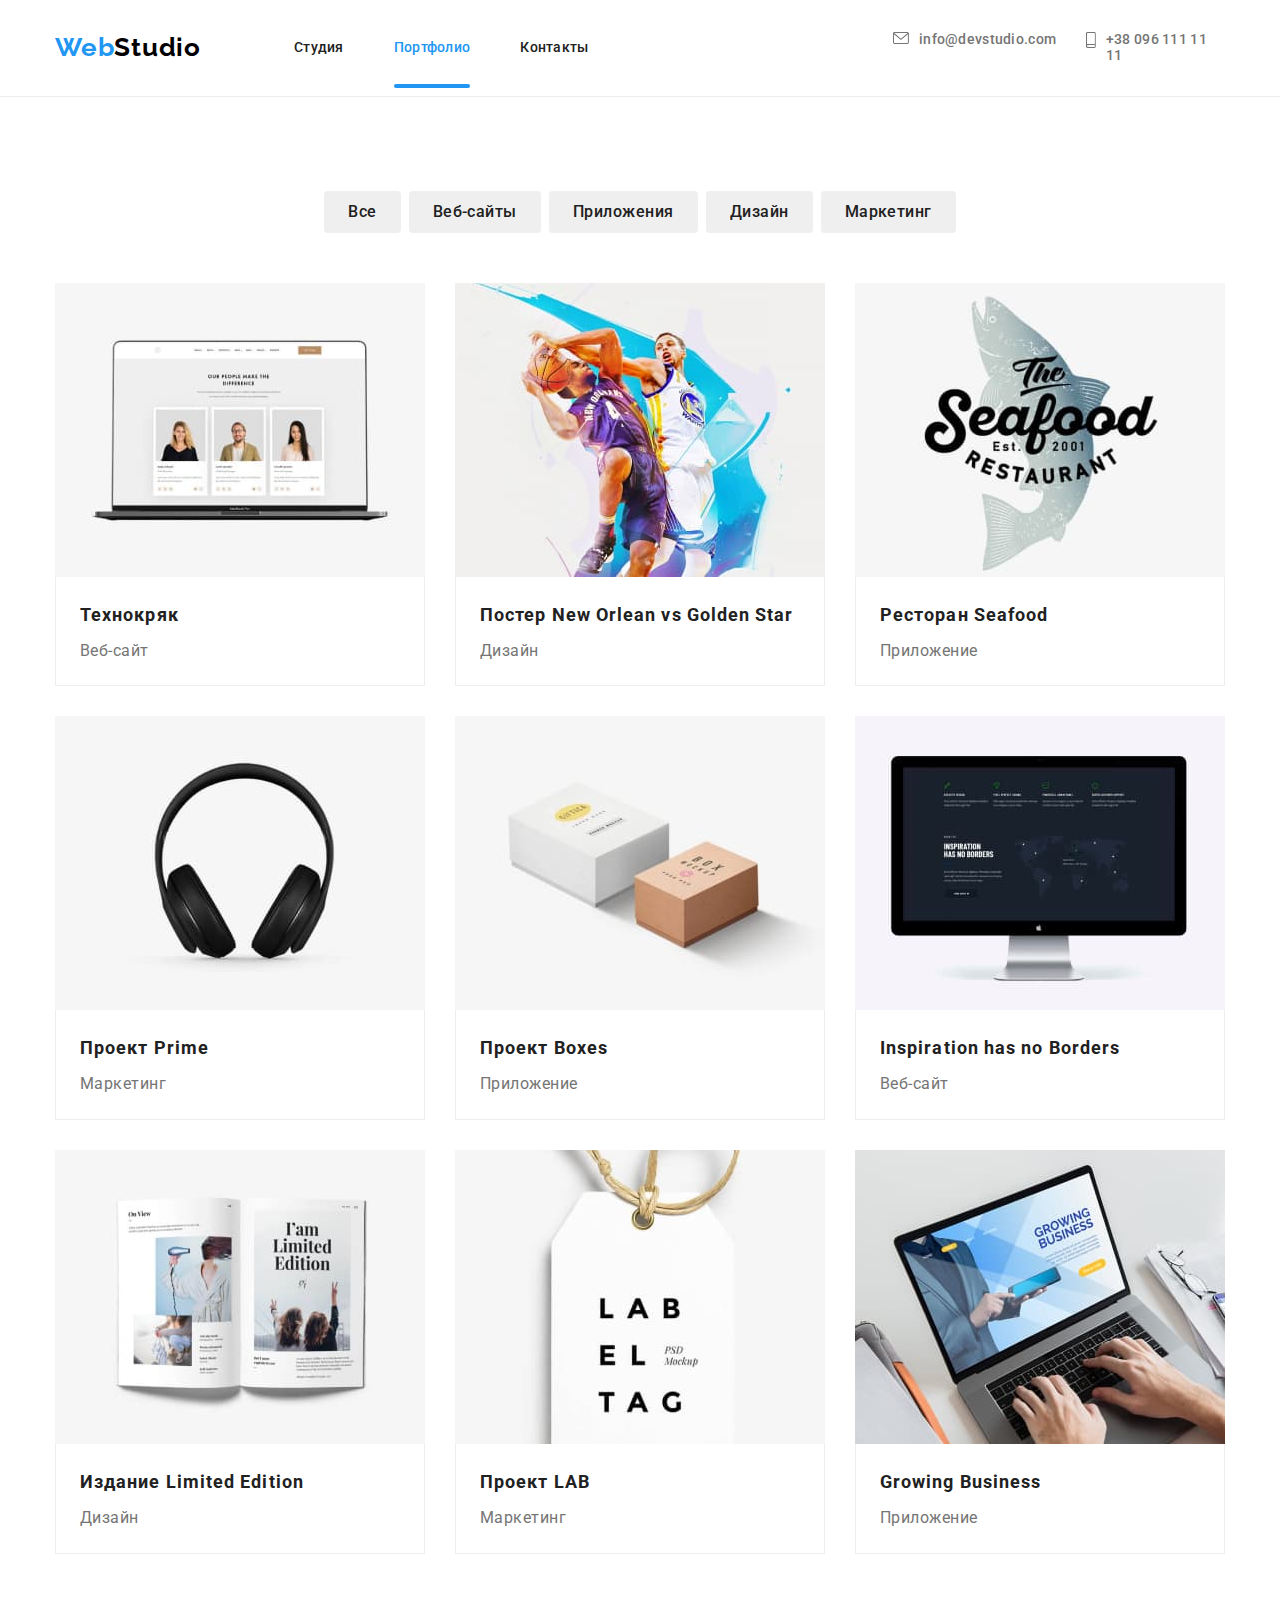
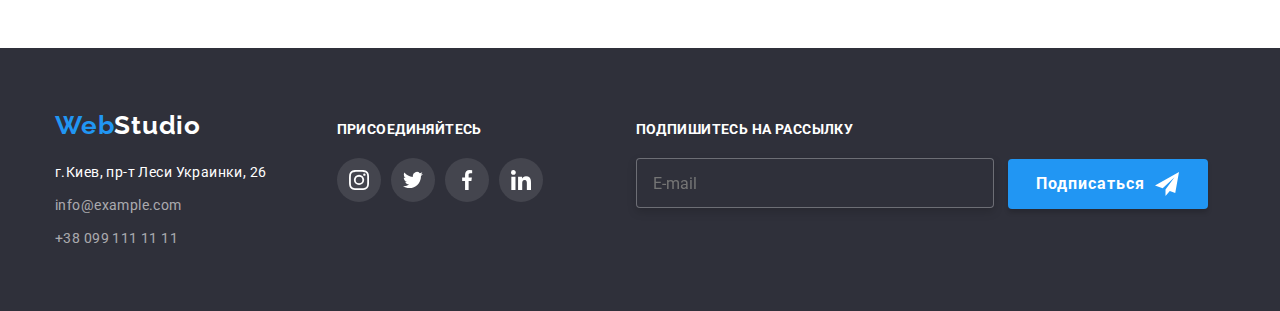
==== portfolio.html @ eba752a4 "Initial commit" ====
<!DOCTYPE html>
<html lang="en">
<head>
    <meta charset="UTF-8">
    <meta http-equiv="X-UA-Compatible" content="IE=edge">
    <meta name="viewport" content="width=device-width, initial-scale=1.0">
    <title>WebStudio</title>
    <link href="https://fonts.googleapis.com/css2?family=Raleway:wght@700&family=Roboto:wght@400;500;700;900&display=swap"
        rel="stylesheet">
    <link rel="stylesheet" href="https://cdnjs.cloudflare.com/ajax/libs/modern-normalize/1.1.0/modern-normalize.min.css">
    <link rel="stylesheet" href="./css/portfolio.css">
    
</head>
<body>
        <header class="header">
            <div class="container nav-box">
                <nav class="site-nav">
                    <a class="link-logo link link-logo-header" href="/"> <span class="logo">Web</span>Studio </a>
                    <ul class="site-nav-list list">
                        <li class="site-nav-item">
                            <a class="site-nav-link link  link-header" href="./index.html">Студия</a>
                        </li>
                        <li class="site-nav-item">
                            <a class="site-nav-link link current-page link-header current" href="./portfolio.html">Портфолио</a>
                        </li>
                        <li class="site-nav-item">
                            <a class="site-nav-link link link-header" href="">Контакты</a>
                        </li>
                    </ul>
                </nav>
                <ul class="contact-list list ">
                    <li class="contact-list-item">
                        <a class="contact-link link " href="mailto:info@devstudio.com">
                            <svg class="contact-list-icon" width="16px" height="12px">
                                <use href="./images/symbol-defs.svg#envelope"></use>
                            </svg>
                            info@devstudio.com
                        </a>
        
                    </li>
                    <li class="contact-list-item">
                        <a class="contact-link link " href="tel:+380961111111">
                            <svg class="contact-list-icon" width="10px" height="16px">
                                <use href="./images/symbol-defs.svg#smartphone"></use>
                            </svg>+38 096 111 11 11
                        </a>
        
                    </li>
                </ul>
            </div>
        </header>
    <main>
        <section class="section btn-section">
            <div class="container container-btn">
        <h1 class="vissual-hidden">Контент страницы Портфолио</h1>
         <ul class="list btn-section-list">
                <li class="btn-section-list-item"><button class="btn" type="button">Все</button></li>
                <li class="btn-section-list-item"><button class="btn" type="button">Веб-сайты</button></li>
                <li class="btn-section-list-item"><button class="btn" type="button">Приложения</button></li>
                <li class="btn-section-list-item"><button class="btn" type="button">Дизайн</button></li>
                <li class="btn-section-list-item"><button class="btn" type="button">Маркетинг</button></li>
        </ul>
       <ul class="list main-content">
                <li class="main-content-list">
                    <a href="class="link-cards">
                        <div class="description">
                            <img class="image" width="370" src="./images/pictures/pict 1.jpg" alt="" />
                            <p class="text-description">Ресурс предлагает комплексные предложения с разным уровнем функционала и сервисов. Все
                                это позволит посетителю получить
                                исчерпывающие сведения о компании или частном лице.</p>
                        </div>
                    <div class="cards-name">
                    <h2 class="main-content-title">Технокряк</h2>
                    <p class="main-content-item">Веб-сайт</p>
                    </div>
                    </a>
                </li>
                <li  class="main-content-list">
                    <a href="class=" link-cards">
                        <div class="description">
                            <img class="image" width="370" src="./images/pictures/pict 2.jpg" alt="" />
                            <p class="text-description">Ресурс предлагает комплексные предложения с разным уровнем функционала и сервисов.
                                Все
                                это позволит посетителю получить
                                исчерпывающие сведения о компании или частном лице.</p>
                        </div>
                    <div class="cards-name">
                    <h2 class="main-content-title">Постер <span lang="en">New Orlean vs Golden Star</span></h2>
                    <p class="main-content-item">Дизайн</p>
                    </div>
                    </a>
                </li>
                <li class="main-content-list">
                    <a href="class=" link-cards">
                        <div class="description">
                            <img class="image" width="370" src="./images/pictures/pict 3.jpg" alt="" />
                            <p class="text-description">Ресурс предлагает комплексные предложения с разным уровнем функционала и сервисов.
                                Все
                                это позволит посетителю получить
                                исчерпывающие сведения о компании или частном лице.</p>
                        </div>
                    <div class="cards-name">
                    <h2 class="main-content-title">Ресторан <span lang="en">Seafood</span></h2>
                    <p class="main-content-item">Приложение</p>
                    </div>
                    </a>
                </li>
                <li class="main-content-list">
                    <a href="class=" link-cards">
                        <div class="description">
                            <img class="image" width="370" src="./images/pictures/pict 4.jpg" alt="" />
                            <p class="text-description">Ресурс предлагает комплексные предложения с разным уровнем функционала и сервисов.
                                Все
                                это позволит посетителю получить
                                исчерпывающие сведения о компании или частном лице.</p>
                        </div>
                    <div class="cards-name">
                    <h2 class="main-content-title">Проект <span lang="en">Prime</span></h2>
                    <p class="main-content-item">Маркетинг</p>
                    </div>
                    </a>
                </li>
                <li class="main-content-list">
                <a href="class=" link-cards">
                    <div class="description">
                        <img class="image" width="370" src="./images/pictures/pict 5.jpg" alt="" />
                        <p class="text-description">Ресурс предлагает комплексные предложения с разным уровнем функционала и сервисов.
                            Все
                            это позволит посетителю получить
                            исчерпывающие сведения о компании или частном лице.</p>
                    </div>
                    <div class="cards-name">
                    <h2 class="main-content-title">Проект <span lang="en">Boxes</span></h2>
                    <p class="main-content-item">Приложение</p>
                    </div>
                </a>
                </li>
                <li class="main-content-list">
                    <a href="class=" link-cards">
                        <div class="description">
                            <img class="image" width="370" src="./images/pictures/pict 6.jpg" alt="" />
                            <p class="text-description">Ресурс предлагает комплексные предложения с разным уровнем функционала и сервисов.
                                Все
                                это позволит посетителю получить
                                исчерпывающие сведения о компании или частном лице.</p>
                        </div>
                    <div class="cards-name">
                    <h2 class="main-content-title" lang="en">Inspiration has no Borders</h2>
                    <p class="main-content-item">Веб-сайт</p>
                    </div>
                    </a>
                </li>
                <li class="main-content-list">
                    <a href="class=" link-cards">
                        <div class="description">
                            <img class="image" width="370" src="./images/pictures/pict 7.jpg" alt="" />
                            <p class="text-description">Ресурс предлагает комплексные предложения с разным уровнем функционала и сервисов.
                                Все
                                это позволит посетителю получить
                                исчерпывающие сведения о компании или частном лице.</p>
                        </div>
                    <div class="cards-name">
                    <h2 class="main-content-title">Издание <span lang="en">Limited Edition</span> </h2>
                    <p class="main-content-item">Дизайн</p>
                    </div>
                    </a>
                </li>
                <li class="main-content-list">
                    <a href="class=" link-cards">
                        <div class="description">
                            <img class="image" width="370" src="./images/pictures/pict 8.jpg" alt="" />
                            <p class="text-description">Ресурс предлагает комплексные предложения с разным уровнем функционала и сервисов.
                                Все
                                это позволит посетителю получить
                                исчерпывающие сведения о компании или частном лице.</p>
                        </div>
                    <div class="cards-name">
                    <h2 class="main-content-title">Проект <span lang="en">LAB</span></h2>
                    <p class="main-content-item">Маркетинг</p>
                    </div>
                    </a>
                </li>
                <li class="main-content-list">
                    <a href="class=" link-cards">
                        <div class="description">
                            <img class="image" width="370" src="./images/pictures/pict 9.jpg" alt="" />
                            <p class="text-description">Ресурс предлагает комплексные предложения с разным уровнем функционала и сервисов.
                                Все
                                это позволит посетителю получить
                                исчерпывающие сведения о компании или частном лице.</p>
                        </div>
                    <div class="cards-name">
                    <h2 class="main-content-title" lang="en">Growing Business</h2>
                    <p class="main-content-item">Приложение</p>
                    </div>
                    </a>
                </li
            </ul>
            </div>
        </section>
    </main>
    <footer class="footer">
        <div class="container foot-cont">
            <div class="footer-left">
                <a class="link-logo link footer-link" href="/">
                    <span class="logo">Web</span><span class="logo-item">Studio</span>
                </a>
                <address class="foot-info">
                    <ul class="list address-main">
                        <li class="address-main-item"><a class="address link" href="">г.Киев, пр-т Леси Украинки, 26</a>
                        </li>
                        <li class="address-main-item"><a class="address-item link"
                                href="mailto:info@example.com">info@example.com</a>
                        </li>
                        <li class="address-main-item"><a class="address-item link" href="tel:+380991111111">+38 099 111 11
                                11</a></li>
                    </ul>
                </address>
            </div>
            <div class="fotter-right">
                <h3 class="footer-title">присоединяйтесь</h3>
                <ul class="list footer-list">
                    <li class="footer-list-item">
                        <a href="" class="footer-btn">
                            <svg class="footer-icon">
                                <use href="./images/symbol-defs.svg#instagram"></use>
                            </svg>
                        </a>
                    </li>
                    <li class="footer-list-item">
                        <a href="" class="footer-btn">
                            <svg class="footer-icon">
                                <use href="./images/symbol-defs.svg#twitter"></use>
                            </svg>
                        </a>
                    </li>
                    <li class="footer-list-item">
                        <a href="" class="footer-btn">
                            <svg class="footer-icon">
                                <use href="./images/symbol-defs.svg#facebook"></use>
                            </svg>
                        </a>
                    </li>
                    <li class="footer-list-item">
                        <a href="" class="footer-btn">
                            <svg class="footer-icon">
                                <use href="./images/symbol-defs.svg#linkedin"></use>
                            </svg>
                        </a>
                    </li>
                </ul>
            </div>
            <div class="fotter-modal">
                <strong class="fotter-label">подпишитесь на рассылку</strong>
                <form class="footer-form">
                    <label class="footer-modal-group">
                        <input type="mail" name="user-mail" class="footer-form-input" placeholder="E-mail" />
                    </label>
                   <button type="submit" class="footer-form-btn">
                      Подписаться
                       <svg class="footer-form-icon" width="24px" height="24px">
                        <use href="./images/symbol-defs.svg#icon-send"></use>
                       </svg>
                   </button>
                </form>
            </div>
        </div>
    </footer>
</body>
</html>
---- css/portfolio.css ----
:root {
  --duration: 250ms;
  --timing-function: cubic-bezier(0.4, 0, 0.2, 1);
  --primary-text-color: #212121;
  --secondary-text-color: #757575;
  --primary-white-color: #ffffff;
  --accent-color: #2196f3;
  --backround-color: #2f303a;
}
body {
  background-color: var(--primary-white-color);
  font-family: 'Roboto', sans-serif;
}
a {
  color: var(--primary-text-color);
  text-decoration: none;
}
.list {
  list-style-type: none;
  margin: 0;
  padding: 0;
}
.container {
  width: 1200px;
  padding-right: 15px;
  padding-left: 15px;
  margin-left: auto;
  margin-right: auto;
  
}
.vissual-hidden {
  position: absolute;
  white-space: nowrap;
  width: 1px;
  height: 1px;
  overflow: hidden;
  border: 0;
  padding: 0;
  margin: -1px;
  clip: rect(0 0 0 0);
  clip-path: inset(50%);
}
.section{
  padding-top: 94px;
  padding-bottom: 94px;
}
/*header*/
.header {
  border-bottom: 1px solid #ececec;
}

.link-header {
  padding-top: 32px;
  padding-bottom: 32px;
  display: inline-block;
}

.link-logo-header {
  padding-top: 24px;
  padding-bottom: 24px;
}

.nav-box {
  display: flex;
  align-items: center;
}

.link-logo {
  font-family: "Raleway", sans-serif;
  color: #000000;
  font-weight: 700;
  font-size: 26px;
  line-height: 1.19;
  letter-spacing: 0.03em;
  margin-right: 93px;
}

.logo {
  color: var(--accent-color);
}

.site-nav {
  display: flex;
}

.current-page {
  color: var(--accent-color);
}

.site-nav-list {
  color: var(--primary-text-color);
  font-weight: 500;
  font-size: 14px;
  line-height: 1.14;
  letter-spacing: 0.02em;
  margin-right: 305px;
  padding: 0;
  display: flex;
  width: 294px;
}

.site-nav-item {
  color: black;
}

.site-nav-item:not(:last-child) {
  margin-right: 50px;
}

.site-nav-link {
  position: relative;
  transition: color var(--duration) var(--timing-function);
}

.site-nav-link:hover,
.site-nav-link:focus {
  color: var(--accent-color);
}

.site-nav-link.current::after {
  position: absolute;
  bottom: 0;
  left: 0;
  content: '';
  display: block;
  width: 100%;
  height: 4px;
  background-color: var(--accent-color);
  border-radius: 2px;
}

.site-nav-link:hover::after {
  position: absolute;
  bottom: 0;
  left: 0;
  content: '';
  display: block;
  width: 100%;
  height: 4px;
  background-color: var(--accent-color);
  border-radius: 2px;
}

/*contact-section*/

.contact-list {
  display: flex;
  padding-top: 32px;
  padding-bottom: 32px;
}

.contact-list-item {
  display: inline-flex;
}

.contact-list-icon {
  margin-right: 10px;
  fill: currentColor;
}

.contact-list-item:not(:last-child) {
  margin-right: 30px;
}

.contact-link {
  color: var(--secondary-text-color);
  font-weight: 500;
  font-size: 14px;
  line-height: 1.14;
  letter-spacing: 0.02em;
  display: flex;
  transition: color var(--duration) var(--timing-function);
}

.contact-link:hover,
.contact-link:focus,
.contact-list-icon:hover {
  color: var(--accent-color);
  transition: transform var(--duration) var(--timing-function);
}
/*main*/

.btn {
  color: var(--primary-text-color);
  font-family: 'Roboto',sans-serif;
  font-weight: 500;
  font-size: 16px;
  line-height: 1.6;
  text-align: center;
  letter-spacing: 0.03em;
  border-color: transparent;
  border-radius: 4px;
  cursor: pointer;
  padding: 6px 22px;
  transition: background-color var(--duration) var(--timing-function),
      color var(--duration) var(--timing-function),
      box-shadow var(--duration) var(--timing-function);
}
.btn:hover,
.btn:focus {
  background-color: var(--accent-color);
  color: var(--primary-white-color);
  box-shadow: 0px 3px 1px rgba(0, 0, 0, 0.1), 0px 1px 2px rgba(0, 0, 0, 0.08),
      0px 2px 2px rgba(0, 0, 0, 0.12);
      
}
.btn-section-list{
  display: flex; 
  justify-content: center;
  margin-bottom: 50px;

}
.container-btn{
  
}
.btn-section-list-item{
  
}
.btn-section-list-item:not(:last-child){
  margin-right:8px;
}

.cards-name{
  cursor: pointer;
  padding:20px 24px ;
  border-bottom: 1px solid #EEEEEE;
  border-left: 1px solid #EEEEEE;
  border-right: 1px solid #EEEEEE;
  
  
}
.cards-name:hover{
  box-shadow: 0px 1px 1px rgba(0, 0, 0, 0.12), 0px 4px 4px rgba(0, 0, 0, 0.06), 1px 4px 6px rgba(0, 0, 0, 0.16);
}
.description {
  position: relative;
  overflow: hidden;
}
.image {
  display: block;
  width: auto;
  height: 100%;
}
.text-description {
  position: absolute;
  top: 0;
  left: 0;
  width: 100%;
  height: 100%;
  padding: 63px 24px;
  font-family: 'Roboto';
  font-style: normal;
  font-weight: 400;
  font-size: 18px;
  line-height: 1.5;
  letter-spacing: 0.03em;
  color: #FFFFFF;
  background-color: rgba(33, 150, 243, 0.9);
  transform: translateY(101%);
  transition: transform var(--duration) var(--timing-function);
}
.link-cards:hover,
.link-cards:focus {
  box-shadow: 0px 1px 1px rgba(0, 0, 0, 0.12), 0px 4px 4px rgba(0, 0, 0, 0.06),
    1px 4px 6px rgba(0, 0, 0, 0.16);
  transition: transform var(--duration) var(--timing-function);
}
.main-content-list:hover .text-description,
.main-content-list:focus .text-description {
  transform: translateY(0);
  transition:transform var(--duration) var(--timing-function);
}
.main-content{
  display: flex;
  flex-wrap: wrap;
}
.main-content-list{
  width:370px;
  margin-right: 30px;
  margin-bottom: 30px;
}
.main-content-list:nth-child(3n){
  margin-right: 0px;
}
.main-content-list:nth-last-child(-n+3){
  margin-bottom: 0px;
}

.main-content-title {
  color: var(--primary-text-color);
  font-weight: 700;
  font-size: 18px;
  line-height: 2;
  letter-spacing: 0.06em;
  margin-bottom: 4px;
  margin-top: 0;
  
}
.main-content-item {
  color: var(--secondary-text-color);
  font-weight: 400;
  font-size: 16px;
  line-height: 1.8;
  letter-spacing: 0.03em;
  margin: 0;
}
/*footer*/
.footer {
  background-color: var(--backround-color);
  padding-top: 60px;
  padding-bottom: 60px;
}

.foot-cont {
  display: flex;
  align-items: baseline;
}

.footer-left {
  margin-right: 70px;
}

.foot-info {
  margin-top: 20px;
}

.logo-item {
  color: var(--primary-white-color);
}

.address {
  color: var(--primary-white-color);
  font-style: normal;
  font-weight: 400;
  font-size: 14px;
  line-height: 1.71;
  letter-spacing: 0.03em;
}

.address-main-item:not(:last-child) {
  margin-bottom: 9px;
}

.address-item {
  color: rgba(255, 255, 255, 0.6);
  font-style: normal;
  font-weight: 400;
  font-size: 14px;
  line-height: 1.71;
  letter-spacing: 0.03em;
}

.footer-link {
  margin-right: 0;
  margin-bottom: 20px;
}

.footer-title {
  font-family: "Roboto";
  font-style: normal;
  font-weight: 700;
  font-size: 14px;
  line-height: 1.14;
  letter-spacing: 0.03em;
  text-transform: uppercase;
  color: var(--primary-white-color);
  margin-bottom: 20px;
}

.footer-list {
  display: flex;
}

.footer-list-item:not(:last-child) {
  margin-right: 10px;
}

.footer-btn {
  padding: 0;
  width: 44px;
  height: 44px;
  border-color: transparent;
  background-color: rgba(255, 255, 255, 0.1);
  border-radius: 50%;
  color: #fff;
  display: flex;
  align-items: center;
  justify-content: center;
  transition: background-color var(--duration) var(--timing-function);
}

.footer-icon {
  width: 20px;
  height: 20px;
  fill: currentColor;
  transition: fill var(--duration) var(--timing-function);
}

.footer-btn:hover,
.footer-btn:focus {
  background-color: var(--accent-color);
  transition: transform var(--duration) var(--timing-function);
}
.fotter-modal{
  display: block;
  margin-left: 93px;
}
.fotter-text{
  display: block;
  
}
.fotter-label{
  font-family:'Roboto';
  font-style: normal;
  font-weight: 700;
  font-size: 14px;
  line-height: 1.14;
  letter-spacing: 0.03em;
  text-transform: uppercase;
  color: var(--primary-white-color);
}
.fotter-modal-group{
  display: flex;
}
.footer-form-input {
  width: 358px;
  height: 50px;
  border: 1px solid rgba(255, 255, 255, 0.3);
  filter: drop-shadow(0px 4px 4px rgba(0, 0, 0, 0.15));
  border-radius: 4px;
  margin-top: 20px;
  background-color: #2F303A;
  padding: 15px 16px;
  cursor: pointer;
}
.footer-form-btn{
  padding: 0;
  font-family: 'Roboto';
  font-style: normal;
  font-weight: 700;
  font-size: 16px;
  line-height: 30px;
  display: inline-flex;
  align-items: center;
  text-align: center;
  letter-spacing: 0.06em;
  align-items: center;
  justify-content: center;
  margin-left: 10px;
  background-color: var(--accent-color);
  color: var(--primary-white-color);
  width: 200px;
  height: 50px;
  box-shadow: 0px 4px 4px rgba(0, 0, 0, 0.15);
  border-radius: 4px;
  border-color: transparent;
  cursor: pointer;
}

.footer-form-icon{
  margin-left: 10px;
}
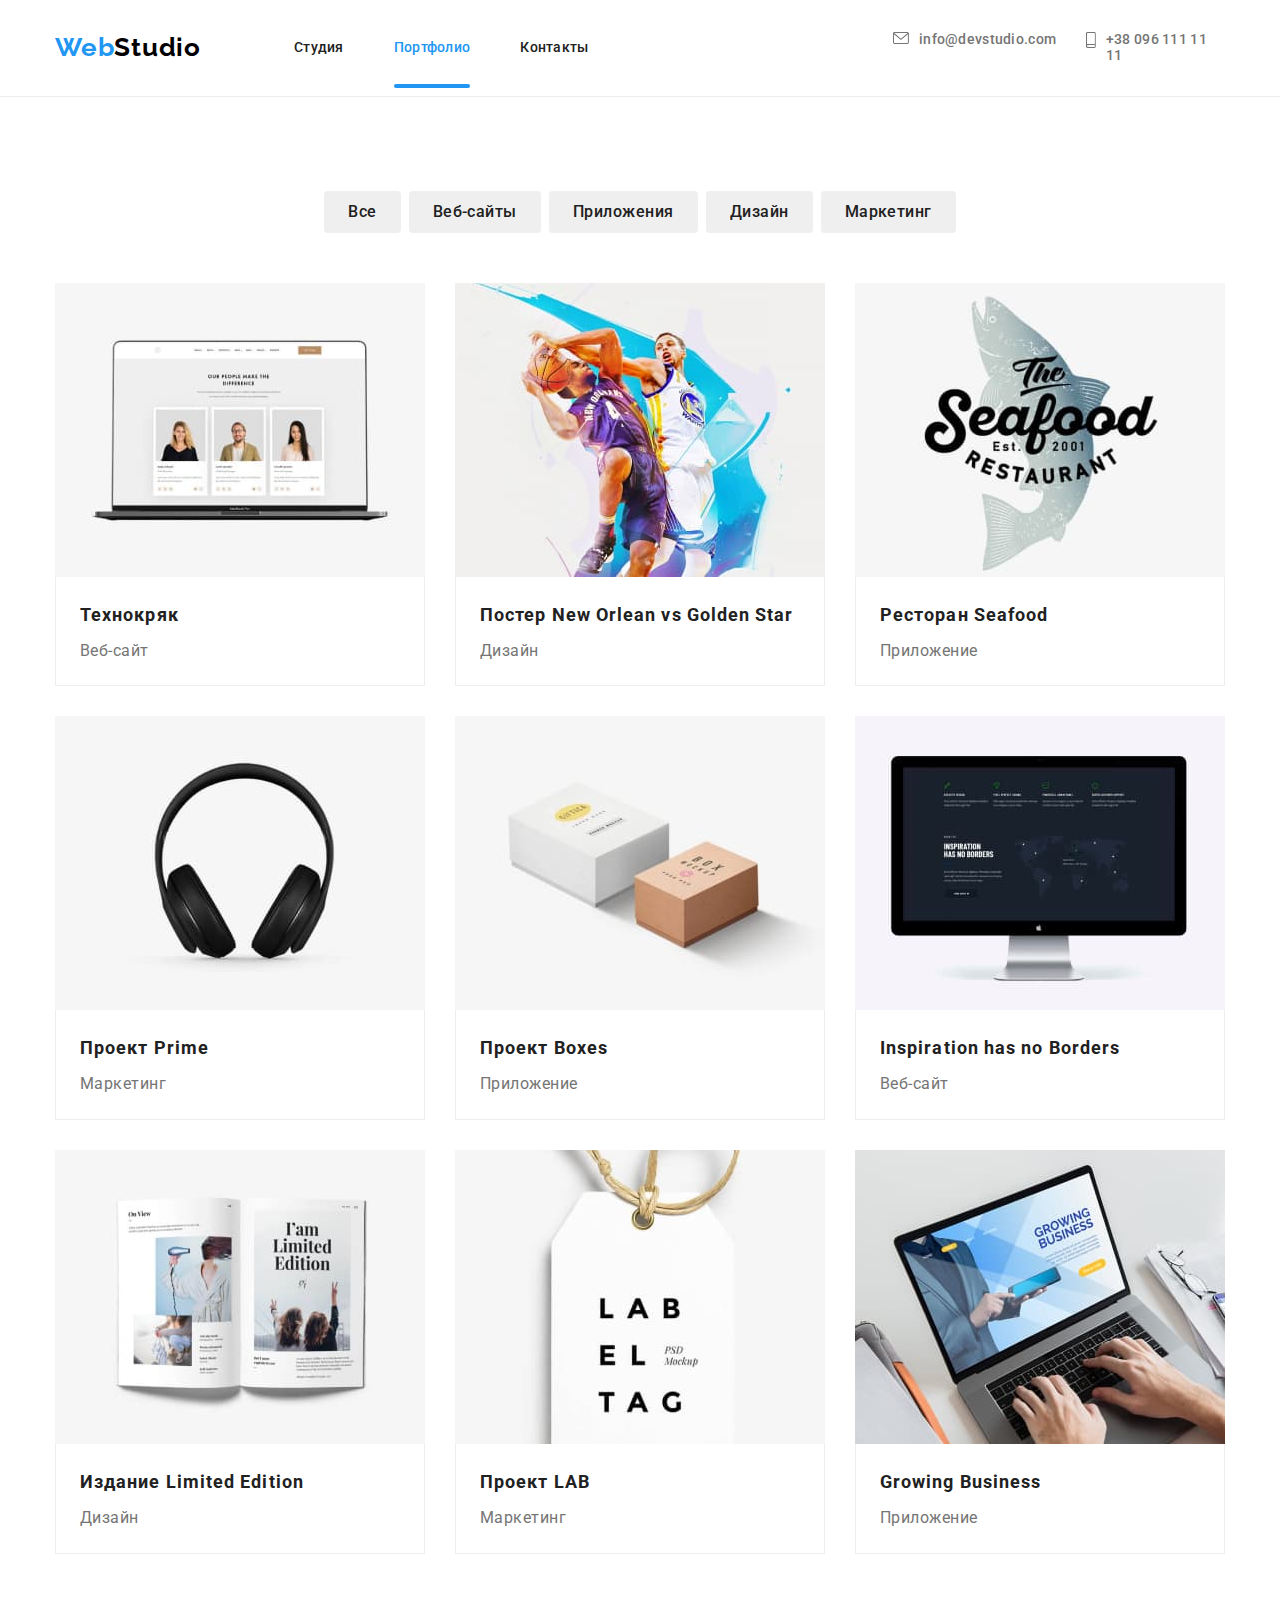
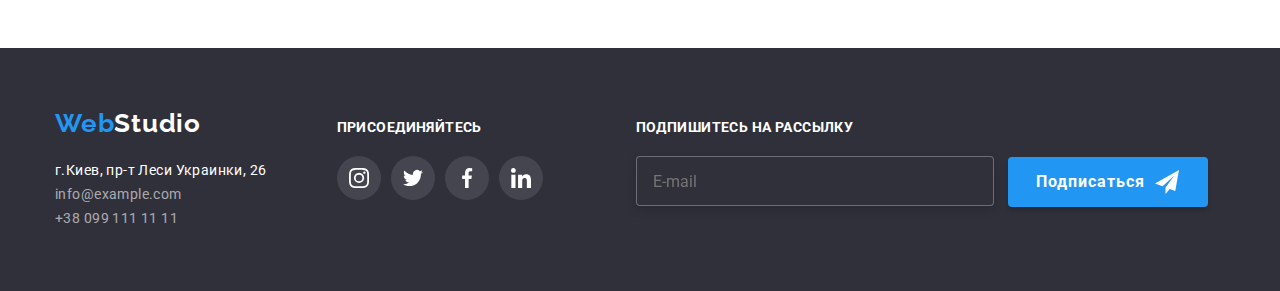
==== commit 01f5ccd3: "final edits" ====
--- a/portfolio.html
+++ b/portfolio.html
@@ -8,39 +8,42 @@
     <link href="https://fonts.googleapis.com/css2?family=Raleway:wght@700&family=Roboto:wght@400;500;700;900&display=swap"
         rel="stylesheet">
     <link rel="stylesheet" href="https://cdnjs.cloudflare.com/ajax/libs/modern-normalize/1.1.0/modern-normalize.min.css">
-    <link rel="stylesheet" href="./css/portfolio.css">
+    <link rel="stylesheet" href="./css/main.min.css">
     
 </head>
 <body>
         <header class="header">
-            <div class="container nav-box">
-                <nav class="site-nav">
-                    <a class="link-logo link link-logo-header" href="/"> <span class="logo">Web</span>Studio </a>
-                    <ul class="site-nav-list list">
-                        <li class="site-nav-item">
-                            <a class="site-nav-link link  link-header" href="./index.html">Студия</a>
+            <div class="container header__box">
+                <nav class="navigation">
+                    <a class="navigation__logo navigation__logo-header link" href="/">
+                        <span class="navigation_text--logo">Web</span>Studio
+                    </a>
+                    <ul class="navigation__list list">
+                        <li class="navigation__item navigation__item--color">
+                            <a class="navigation__link link  navigation_link-item"
+                                href="./index.html">Студия</a>
                         </li>
-                        <li class="site-nav-item">
-                            <a class="site-nav-link link current-page link-header current" href="./portfolio.html">Портфолио</a>
+                        <li class="navigation__item navigation__item--color">
+                            <a class="navigation__link link current-page current navigation_link-item" href="./portfolio.html">Портфолио</a>
                         </li>
-                        <li class="site-nav-item">
-                            <a class="site-nav-link link link-header" href="">Контакты</a>
+                        <li class="navigation__item navigation__item--color">
+                            <a class="navigation__link link navigation_link-item" href="#contacts">Контакты</a>
                         </li>
                     </ul>
                 </nav>
-                <ul class="contact-list list ">
-                    <li class="contact-list-item">
-                        <a class="contact-link link " href="mailto:info@devstudio.com">
-                            <svg class="contact-list-icon" width="16px" height="12px">
+                <ul class="contact list ">
+                    <li class="contact__item">
+                        <a class="contact__link link " href="mailto:info@devstudio.com">
+                            <svg class="contact__icon" width="16px" height="12px">
                                 <use href="./images/symbol-defs.svg#envelope"></use>
                             </svg>
                             info@devstudio.com
                         </a>
         
                     </li>
-                    <li class="contact-list-item">
-                        <a class="contact-link link " href="tel:+380961111111">
-                            <svg class="contact-list-icon" width="10px" height="16px">
+                    <li class="contact__list">
+                        <a class="contact__link link" href="tel:+380961111111">
+                            <svg class="contact__icon" width="10px" height="16px">
                                 <use href="./images/symbol-defs.svg#smartphone"></use>
                             </svg>+38 096 111 11 11
                         </a>
@@ -52,7 +55,7 @@
     <main>
         <section class="section btn-section">
             <div class="container container-btn">
-        <h1 class="vissual-hidden">Контент страницы Портфолио</h1>
+        <h1 class="vissual__hidden">Контент страницы Портфолио</h1>
          <ul class="list btn-section-list">
                 <li class="btn-section-list-item"><button class="btn" type="button">Все</button></li>
                 <li class="btn-section-list-item"><button class="btn" type="button">Веб-сайты</button></li>
@@ -199,72 +202,73 @@
             </div>
         </section>
     </main>
-    <footer class="footer">
-        <div class="container foot-cont">
-            <div class="footer-left">
-                <a class="link-logo link footer-link" href="/">
-                    <span class="logo">Web</span><span class="logo-item">Studio</span>
-                </a>
-                <address class="foot-info">
-                    <ul class="list address-main">
-                        <li class="address-main-item"><a class="address link" href="">г.Киев, пр-т Леси Украинки, 26</a>
-                        </li>
-                        <li class="address-main-item"><a class="address-item link"
-                                href="mailto:info@example.com">info@example.com</a>
-                        </li>
-                        <li class="address-main-item"><a class="address-item link" href="tel:+380991111111">+38 099 111 11
-                                11</a></li>
-                    </ul>
-                </address>
-            </div>
-            <div class="fotter-right">
-                <h3 class="footer-title">присоединяйтесь</h3>
-                <ul class="list footer-list">
-                    <li class="footer-list-item">
-                        <a href="" class="footer-btn">
-                            <svg class="footer-icon">
-                                <use href="./images/symbol-defs.svg#instagram"></use>
-                            </svg>
+            <footer class="footer" id="contacts">
+                <div class="container foot-cont">
+                    <div class="footer-left">
+                        <a class="logo link footer-link" href="/">
+                            <span class="logo">Web</span><span class="logo-item">Studio</span>
                         </a>
-                    </li>
-                    <li class="footer-list-item">
-                        <a href="" class="footer-btn">
-                            <svg class="footer-icon">
-                                <use href="./images/symbol-defs.svg#twitter"></use>
-                            </svg>
-                        </a>
-                    </li>
-                    <li class="footer-list-item">
-                        <a href="" class="footer-btn">
-                            <svg class="footer-icon">
-                                <use href="./images/symbol-defs.svg#facebook"></use>
-                            </svg>
-                        </a>
-                    </li>
-                    <li class="footer-list-item">
-                        <a href="" class="footer-btn">
-                            <svg class="footer-icon">
-                                <use href="./images/symbol-defs.svg#linkedin"></use>
-                            </svg>
-                        </a>
-                    </li>
-                </ul>
-            </div>
-            <div class="fotter-modal">
-                <strong class="fotter-label">подпишитесь на рассылку</strong>
-                <form class="footer-form">
-                    <label class="footer-modal-group">
-                        <input type="mail" name="user-mail" class="footer-form-input" placeholder="E-mail" />
-                    </label>
-                   <button type="submit" class="footer-form-btn">
-                      Подписаться
-                       <svg class="footer-form-icon" width="24px" height="24px">
-                        <use href="./images/symbol-defs.svg#icon-send"></use>
-                       </svg>
-                   </button>
-                </form>
-            </div>
-        </div>
-    </footer>
+                        <address class="foot-info">
+                            <ul class="list address-main">
+                                <li class="address-main-item"><a class="address link" href="">г.Киев, пр-т Леси Украинки, 26</a>
+                                </li>
+                                <li class="address-main-item">
+                                    <a class="address-item link" href="mailto:info@example.com">info@example.com</a>
+                                </li>
+                                <li class="address-main-item">
+                                    <a class="address-item link" href="tel:+380991111111">+38 099 111 11 11</a>
+                                </li>
+                            </ul>
+                        </address>
+                    </div>
+                    <div class="fotter-right">
+                        <h3 class="footer-title">присоединяйтесь</h3>
+                        <ul class="list footer-list">
+                            <li class="footer-list-item">
+                                <a href="" class="footer-btn">
+                                    <svg class="footer-icon">
+                                        <use href="./images/symbol-defs.svg#instagram"></use>
+                                    </svg>
+                                </a>
+                            </li>
+                            <li class="footer-list-item">
+                                <a href="" class="footer-btn">
+                                    <svg class="footer-icon">
+                                        <use href="./images/symbol-defs.svg#twitter"></use>
+                                    </svg>
+                                </a>
+                            </li>
+                            <li class="footer-list-item">
+                                <a href="" class="footer-btn">
+                                    <svg class="footer-icon">
+                                        <use href="./images/symbol-defs.svg#facebook"></use>
+                                    </svg>
+                                </a>
+                            </li>
+                            <li class="footer-list-item">
+                                <a href="" class="footer-btn">
+                                    <svg class="footer-icon">
+                                        <use href="./images/symbol-defs.svg#linkedin"></use>
+                                    </svg>
+                                </a>
+                            </li>
+                        </ul>
+                    </div>
+                    <div class="fotter-modal">
+                        <strong class="fotter-label">подпишитесь на рассылку</strong>
+                        <form class="footer-form">
+                            <label class="footer-modal-group">
+                                <input type="mail" name="user-mail" class="footer-form-input" placeholder="E-mail" />
+                            </label>
+                            <button type="submit" class="footer-form-btn">
+                                Подписаться
+                                <svg class="footer-form-icon" width="24px" height="24px">
+                                    <use href="./images/symbol-defs.svg#icon-send"></use>
+                                </svg>
+                            </button>
+                        </form>
+                    </div>
+                </div>
+            </footer>
 </body>
 </html>--- a/css/main.min.css
+++ b/css/main.min.css
@@ -0,0 +1,2 @@
+:root{--duration: 250ms;--timing-function: cubic-bezier(0.4, 0, 0.2, 1);--primary-text-color: #212121;--secondary-text-color: #757575;--primary-white-color: #ffffff;--accent-color: #2196f3;--backround-color: #2f303a}.vissual__hidden{position:absolute;white-space:nowrap;width:1px;height:1px;overflow:hidden;border:0;padding:0;margin:-1px;clip:rect(0 0 0 0);-webkit-clip-path:inset(50%);clip-path:inset(50%)}body{background-color:var(--primary-white-color);font-family:"Roboto", sans-serif}.section{padding-top:94px;padding-bottom:94px}.container{width:1200px;padding-right:15px;padding-left:15px;margin-left:auto;margin-right:auto}h1,h2,h3,p,ul{margin:0}.list{list-style-type:none;margin:0;padding:0}a{color:var(--primary-text-color);text-decoration:none}img{display:block}.header{border-bottom:1px solid #ececec}.header__box{display:-webkit-box;display:-ms-flexbox;display:flex;-webkit-box-align:center;-ms-flex-align:center;align-items:center}.navigation{display:-webkit-box;display:-ms-flexbox;display:flex}.navigation__logo{font-family:"Raleway", sans-serif;color:#000000;font-weight:700;font-size:26px;line-height:1.19;letter-spacing:0.03em;margin-right:93px}.navigation__logo-header{padding-top:24px;padding-bottom:24px}.navigation_text--logo{color:var(--accent-color)}.navigation_link-item{padding-top:32px;padding-bottom:32px;display:inline-block}.navigation__list{color:var(--primary-text-color);font-weight:500;font-size:14px;line-height:1.14;letter-spacing:0.02em;margin-right:305px;padding:0;display:-webkit-box;display:-ms-flexbox;display:flex;width:294px}.navigation__item--color{color:black}.current-page{color:var(--accent-color)}.current-page::after{position:absolute;bottom:0;left:0;content:"";display:block;width:100%;height:4px;background-color:#2196f3;border-radius:2px}.navigation__item:not(:last-child){margin-right:50px}.navigation__link{position:relative;-webkit-transition:color var(--duration) var(--timing-function);transition:color var(--duration) var(--timing-function)}.navigation__link:hover,.navigation__link:focus{color:var(--accent-color)}.navigation__link:hover::after,.navigation__link:focus::after{position:absolute;bottom:0;left:0;content:'';display:block;width:100%;height:4px;background-color:var(--accent-color);border-radius:2px}.contact{display:-webkit-box;display:-ms-flexbox;display:flex;padding-top:32px;padding-bottom:32px}.contact__item{display:-webkit-inline-box;display:-ms-inline-flexbox;display:inline-flex}.contact__item:not(:last-child){margin-right:30px}.contact__link{color:var(--secondary-text-color);font-weight:500;font-size:14px;line-height:1.14;letter-spacing:0.02em;display:-webkit-box;display:-ms-flexbox;display:flex;-webkit-transition:color var(--duration) var(--timing-function);transition:color var(--duration) var(--timing-function)}.contact__link:hover,.contact__link:focus,.contact__link:hover{color:var(--accent-color);-webkit-transition:-webkit-transform var(--duration) var(--timing-function);transition:-webkit-transform var(--duration) var(--timing-function);transition:transform var(--duration) var(--timing-function);transition:transform var(--duration) var(--timing-function), -webkit-transform var(--duration) var(--timing-function)}.contact__icon{margin-right:10px;fill:currentColor}.hero{background-color:var(--backround-color);padding-top:200px;padding-bottom:200px;text-align:center;max-width:1600px;margin-left:auto;margin-right:auto;background-image:-webkit-gradient(linear, left top, right top, from(rgba(47,48,58,0.4)), to(rgba(47,48,58,0.4))),url(../images/background.jpg);background-image:linear-gradient(to right, rgba(47,48,58,0.4), rgba(47,48,58,0.4)),url(../images/background.jpg);background-size:cover;background-repeat:no-repeat;background-position:center}.hero__title{color:var(--primary-white-color);font-weight:900;font-size:44px;line-height:1.36;text-align:center;letter-spacing:0.06em;text-transform:uppercase;width:696px;margin-top:0;margin-bottom:30px;margin-right:auto;margin-left:auto}.hero__btn{background-color:var(--accent-color);color:var(--primary-white-color);font-family:"Roboto", sans-serif;font-weight:700;font-size:16px;line-height:1.8;letter-spacing:0.06em;cursor:pointer;padding:10px 32px;border:none;border-radius:4px}.backdrop{position:fixed;background-color:rgba(0,0,0,0.2);width:100%;height:100%;left:0px;top:0px;z-index:1;-webkit-transition:opacity var(--duration) var(--timing-function),visibility var(--duration) var(--timing-function);transition:opacity var(--duration) var(--timing-function),visibility var(--duration) var(--timing-function)}.backdrop.is-hidden{opacity:0;visibility:hidden;pointer-events:none}.modal{position:absolute;background-color:var(--primary-white-color);padding:40px;width:528px;left:50%;top:50%;-webkit-transform:translate(-50%, -45%);transform:translate(-50%, -45%);-webkit-box-shadow:0px 1px 3px rgba(0,0,0,0.12),0px 1px 1px rgba(0,0,0,0.14),0px 2px 1px rgba(0,0,0,0.2);box-shadow:0px 1px 3px rgba(0,0,0,0.12),0px 1px 1px rgba(0,0,0,0.14),0px 2px 1px rgba(0,0,0,0.2);border-radius:4px;-webkit-transition:-webkit-transform var(--duration) var(--timing-function);transition:-webkit-transform var(--duration) var(--timing-function);transition:transform var(--duration) var(--timing-function);transition:transform var(--duration) var(--timing-function), -webkit-transform var(--duration) var(--timing-function)}.backdrop.is-hidden .modal{-webkit-transform:translate(-50%, -50%) scale(0.5);transform:translate(-50%, -50%) scale(0.5)}.modal-btn{position:absolute;width:30px;height:30px;right:8px;top:8px;display:-webkit-box;display:-ms-flexbox;display:flex;-webkit-box-pack:center;-ms-flex-pack:center;justify-content:center;-webkit-box-align:center;-ms-flex-align:center;align-items:center;padding:0;border-radius:50%;cursor:pointer;border:1px solid rgba(0,0,0,0.1);background-color:transparent}.modal-btn:hover .modal__svg{fill:var(--accent-color)}.modal__svg{-webkit-transition:fill var(--duration) var(--timing-function);transition:fill var(--duration) var(--timing-function)}.modal-title{display:block;margin-bottom:30px;text-align:center;font-family:'Roboto';font-style:normal;font-weight:700;font-size:20px;line-height:1.15;text-align:center;letter-spacing:0.03em;color:var(--primary-text-color)}.form-modal__group{display:block;margin:0}.form-modal__group:not(:last-child){margin-bottom:10px}.form-modal__label{display:block;width:25px;font-family:'Roboto';font-style:normal;font-weight:400;font-size:12px;line-height:1.16;letter-spacing:0.01em;padding:0;color:var(--secondary-text-color);margin-bottom:5px}.form-modal__box{position:relative}.form-modal__input{display:block;border:1px solid rgba(33,33,33,0.2);border-radius:4px;-webkit-box-sizing:border-box;box-sizing:border-box;width:100%;height:40px;padding:10px 36px;outline:transparent;cursor:pointer;-webkit-transition:border-color var(--duration) var(--timing-function);transition:border-color var(--duration) var(--timing-function)}.form-modal__input:hover,.form-modal__input:focus{border-color:var(--accent-color);cursor:pointer}.form-modal__input:hover+.form-modal__icon,.form-modal__input:focus+.form-modal__icon{fill:var(--accent-color)}.form-modal__icon{display:block;position:absolute;top:50%;left:5%;-webkit-transform:translate(-50%, -50%);transform:translate(-50%, -50%);fill:#212121;-webkit-transition:fill var(--duration) var(--timing-function);transition:fill var(--duration) var(--timing-function)}.form-modal__textarea{display:block;width:100%;border:1px solid rgba(33,33,33,0.2);border-radius:4px;padding:12px 16px;resize:none;-webkit-transition:border-color var(--duration) var(--timing-function);transition:border-color var(--duration) var(--timing-function)}.form-modal__textarea::-webkit-input-placeholder{color:rgba(117,117,117,0.5);font-family:'Roboto';font-style:normal;font-weight:400;font-size:12px;line-height:1.16;letter-spacing:0.01em}.form-modal__textarea:-ms-input-placeholder{color:rgba(117,117,117,0.5);font-family:'Roboto';font-style:normal;font-weight:400;font-size:12px;line-height:1.16;letter-spacing:0.01em}.form-modal__textarea::-ms-input-placeholder{color:rgba(117,117,117,0.5);font-family:'Roboto';font-style:normal;font-weight:400;font-size:12px;line-height:1.16;letter-spacing:0.01em}.form-modal__textarea::placeholder{color:rgba(117,117,117,0.5);font-family:'Roboto';font-style:normal;font-weight:400;font-size:12px;line-height:1.16;letter-spacing:0.01em}.form-modal__textarea:hover,.form-modal__textarea:focus{border-color:var(--accent-color)}.form-modal__area{display:block;margin-bottom:20px}.form-modal__policy{display:-webkit-box;display:-ms-flexbox;display:flex;-webkit-box-align:center;-ms-flex-align:center;align-items:center;-webkit-box-pack:center;-ms-flex-pack:center;justify-content:center;margin-bottom:30px}.form-modal__custom{display:-webkit-box;display:-ms-flexbox;display:flex;-webkit-box-pack:center;-ms-flex-pack:center;justify-content:center;-webkit-box-align:center;-ms-flex-align:center;align-items:center;margin-right:9px;width:16px;height:15px;border-radius:2px;outline:2px solid var(--primary-text-color);outline-offset:-2px;-webkit-transition:background-color var(--duration) var(--timing-function);transition:background-color var(--duration) var(--timing-function)}.form-modal__checkbox:checked+.form-modal__custom{background-color:var(--accent-color);outline:none;-webkit-transition:outline var(--duration) var(--timing-function);transition:outline var(--duration) var(--timing-function)}.form-modal__custom-icon{fill:var(--primary-white-color);opacity:0;-webkit-transition:opacity var(--duration) var(--timing-function);transition:opacity var(--duration) var(--timing-function)}.form-modal__checkbox:checked+.form-modal__custom .form-modal__custom-icon{opacity:1}.form-modal__description{font-family:'Roboto';font-style:normal;font-weight:400;font-size:14px;line-height:1.7;letter-spacing:0.03em;color:var(--secondary-text-color)}.form-modal__policy-link{color:var(--accent-color);text-decoration:underline}.form-modal__btn{background-color:var(--accent-color);-webkit-box-shadow:0px 4px 4px rgba(0,0,0,0.15);box-shadow:0px 4px 4px rgba(0,0,0,0.15);border-radius:4px;width:200px;height:50px;border-color:transparent;color:var(--primary-white-color);font-family:'Roboto';font-style:normal;font-weight:700;font-size:16px;line-height:1.87;-webkit-box-align:center;-ms-flex-align:center;align-items:center;text-align:center;letter-spacing:0.06em;cursor:pointer;-webkit-transition:background-color var(--duration) var(--timing-function),-webkit-box-shadow var(--duration) var(--timing-function);transition:background-color var(--duration) var(--timing-function),-webkit-box-shadow var(--duration) var(--timing-function);transition:background-color var(--duration) var(--timing-function),box-shadow var(--duration) var(--timing-function);transition:background-color var(--duration) var(--timing-function),box-shadow var(--duration) var(--timing-function),-webkit-box-shadow var(--duration) var(--timing-function)}.form-modal__btn:hover,.form-modal__btn:focus{background-color:#188CE8}.benefits__list{padding-bottom:94px}.benefits{color:#fff}.list__ben{display:-webkit-box;display:-ms-flexbox;display:flex;padding:0;margin:0}.list__item{margin-right:30px;width:270px}.list__btn{display:-webkit-box;display:-ms-flexbox;display:flex;-webkit-box-pack:center;-ms-flex-pack:center;justify-content:center;width:270px;height:120px;border:none;background-color:#f5f4fa;-webkit-box-align:center;-ms-flex-align:center;align-items:center;border-radius:4px;margin-bottom:30px}.list__icon{width:70px;height:70px}.list__title{color:var(--primary-text-color);font-weight:700;font-size:14px;line-height:1.14;letter-spacing:0.03em;text-transform:uppercase;margin-bottom:0;margin-top:0}.list__text{color:var(--secondary-text-color);font-weight:400;font-size:14px;line-height:1.71;letter-spacing:0.03em;margin-top:10px;margin-bottom:0}.main-title{color:var(--primary-text-color);font-weight:700;font-size:36px;line-height:1.16;text-align:center;margin-top:0;margin-bottom:50px;margin-left:0;margin-right:0}.about-box{padding-bottom:94px;padding-top:0}.main-list{display:-webkit-box;display:-ms-flexbox;display:flex;padding:0}.main-list-item{position:relative}.main-list-item:not(:last-child){margin-right:30px}.main-list-item-cont::after{content:attr(description);position:absolute;background-color:rgba(47,48,58,0.8);display:-webkit-box;display:-ms-flexbox;display:flex;width:100%;height:70px;bottom:0;left:0;color:var(--primary-white-color);-webkit-box-pack:center;-ms-flex-pack:center;justify-content:center;-webkit-box-align:center;-ms-flex-align:center;align-items:center;font-family:'Roboto';font-style:normal;font-weight:700;font-size:14px;line-height:1.14;letter-spacing:0.03em;text-transform:uppercase}.our-team{background-color:#f5f4fa;padding-top:94px}.social-list{display:-webkit-box;display:-ms-flexbox;display:flex;-webkit-box-pack:center;-ms-flex-pack:center;justify-content:center;-webkit-box-align:center;-ms-flex-align:center;align-items:center;margin-top:16px;margin-bottom:30px}.social{width:44px;height:44px}.social:not(:last-child){margin-right:10px}.social-link{width:100%;height:100%;display:-webkit-box;display:-ms-flexbox;display:flex;-webkit-box-pack:center;-ms-flex-pack:center;justify-content:center;-webkit-box-align:center;-ms-flex-align:center;align-items:center;border-radius:50%;-webkit-transition:background-color var(--duration) var(--timing-function);transition:background-color var(--duration) var(--timing-function)}.social-link:hover,.social-link:focus{background-color:var(--accent-color);-webkit-transition:fill var(--duration) var(--timing-function);transition:fill var(--duration) var(--timing-function)}.social-link:hover .social-icon,.social-link:focus .social-icon{fill:var(--primary-white-color);-webkit-transition:-webkit-transform var(--duration) var(--timing-function);transition:-webkit-transform var(--duration) var(--timing-function);transition:transform var(--duration) var(--timing-function);transition:transform var(--duration) var(--timing-function), -webkit-transform var(--duration) var(--timing-function)}.social-icon{width:20px;height:20px;fill:#afb1b8;-webkit-transition:fill var(--duration) var(--timing-function);transition:fill var(--duration) var(--timing-function)}.team-list{display:-webkit-box;display:-ms-flexbox;display:flex;padding:0}.team-list-item{width:270px;-webkit-box-shadow:0px 1px 3px rgba(0,0,0,0.12),0px 1px 1px rgba(0,0,0,0.14),0px 2px 1px rgba(0,0,0,0.2);box-shadow:0px 1px 3px rgba(0,0,0,0.12),0px 1px 1px rgba(0,0,0,0.14),0px 2px 1px rgba(0,0,0,0.2);border-radius:0px 0px 4px 4px;background-color:var(--primary-white-color)}.team-list-item:not(:last-child){margin-right:30px}.demyanenko,.repina,.tarasov,.ermakov{padding-top:30px}.title-worker{color:var(--primary-text-color);font-weight:500;font-size:16px;line-height:1.18;text-align:center;letter-spacing:0.03em;margin-bottom:10px}.title-worker-item{color:var(--secondary-text-color);font-weight:400;font-size:16px;line-height:1.18;text-align:center;letter-spacing:0.03em}.clients{-webkit-box-align:center;-ms-flex-align:center;align-items:center}.client-title{font-family:'Roboto';font-style:normal;font-weight:700;font-size:36px;line-height:1.16;text-align:center;letter-spacing:0.03em;margin-bottom:50px}.clients-list{display:-webkit-box;display:-ms-flexbox;display:flex;-webkit-box-pack:center;-ms-flex-pack:center;justify-content:center;-webkit-box-align:center;-ms-flex-align:center;align-items:center}.client-list-item{display:-webkit-box;display:-ms-flexbox;display:flex;border:1px solid #afb1b8;border-radius:4px;width:170px;height:92px;-webkit-box-pack:center;-ms-flex-pack:center;justify-content:center;-webkit-box-align:center;-ms-flex-align:center;align-items:center}.client-list-item:not(:last-child){margin-right:30px}.client-list-item:hover,.client-list-item:focus{border-color:var(--accent-color)}.client-btn{display:-webkit-box;display:-ms-flexbox;display:flex;-webkit-box-pack:center;-ms-flex-pack:center;justify-content:center;-webkit-box-align:center;-ms-flex-align:center;align-items:center;width:100%;height:100%;-webkit-transition:border-color var(--duration) var(--timing-function);transition:border-color var(--duration) var(--timing-function)}.client-btn:hover .client-btn-icon,.client-btn:focus .client-btn-icon{fill:var(--accent-color)}.client-btn-icon{width:106px;height:60px;fill:#afb1b8;-webkit-transition:fill var(--duration) var(--timing-function);transition:fill var(--duration) var(--timing-function)}.fotter-modal{display:block;margin-left:93px}.fotter-text{display:block}.fotter-label{font-family:'Roboto';font-style:normal;font-weight:700;font-size:14px;line-height:1.14;letter-spacing:0.03em;text-transform:uppercase;color:var(--primary-white-color)}.fotter-modal-group{display:-webkit-box;display:-ms-flexbox;display:flex}.footer-form-input{width:358px;height:50px;border:1px solid rgba(255,255,255,0.3);-webkit-filter:drop-shadow(0px 4px 4px rgba(0,0,0,0.15));filter:drop-shadow(0px 4px 4px rgba(0,0,0,0.15));border-radius:4px;margin-top:20px;background-color:#2F303A;padding:15px 16px;cursor:pointer;color:var(--primary-white-color)}.footer-form-btn{padding:0;font-family:'Roboto';font-style:normal;font-weight:700;font-size:16px;line-height:30px;display:-webkit-inline-box;display:-ms-inline-flexbox;display:inline-flex;-webkit-box-align:center;-ms-flex-align:center;align-items:center;text-align:center;letter-spacing:0.06em;align-items:center;-webkit-box-pack:center;-ms-flex-pack:center;justify-content:center;margin-left:10px;background-color:var(--accent-color);color:var(--primary-white-color);width:200px;height:50px;-webkit-box-shadow:0px 4px 4px rgba(0,0,0,0.15);box-shadow:0px 4px 4px rgba(0,0,0,0.15);border-radius:4px;border-color:transparent;cursor:pointer}.footer-form-icon{margin-left:10px}.footer{background-color:var(--backround-color);padding-top:60px;padding-bottom:60px}.foot-cont{display:-webkit-box;display:-ms-flexbox;display:flex;-webkit-box-align:baseline;-ms-flex-align:baseline;align-items:baseline}.footer-left{margin-right:70px}.logo{font-family:'Raleway';font-style:normal;font-weight:700;font-size:26px;line-height:31px;letter-spacing:0.03em;color:var(--accent-color);margin-right:0}.logo-item{color:var(--primary-white-color)}.foot-info{margin-top:20px}.address{color:var(--primary-white-color);font-style:normal;font-weight:400;font-size:14px;line-height:1.71;letter-spacing:0.03em}.address-item{color:rgba(255,255,255,0.6);font-style:normal;font-weight:400;font-size:14px;line-height:1.71;letter-spacing:0.03em}.address-item:not(:last-child){margin-bottom:9px}.footer-link{margin-right:0;margin-bottom:20px}.footer-title{font-family:"Roboto";font-style:normal;font-weight:700;font-size:14px;line-height:1.14;letter-spacing:0.03em;text-transform:uppercase;color:var(--primary-white-color);margin-bottom:20px}.footer-list{display:-webkit-box;display:-ms-flexbox;display:flex}.footer-list-item:not(:last-child){margin-right:10px}.footer-btn{padding:0;width:44px;height:44px;border-color:transparent;background-color:rgba(255,255,255,0.1);border-radius:50%;color:#fff;display:-webkit-box;display:-ms-flexbox;display:flex;-webkit-box-align:center;-ms-flex-align:center;align-items:center;-webkit-box-pack:center;-ms-flex-pack:center;justify-content:center;-webkit-transition:background-color var(--duration) var(--timing-function);transition:background-color var(--duration) var(--timing-function)}.footer-btn:hover,.footer-btn:focus{background-color:var(--accent-color);-webkit-transition:-webkit-transform var(--duration) var(--timing-function);transition:-webkit-transform var(--duration) var(--timing-function);transition:transform var(--duration) var(--timing-function);transition:transform var(--duration) var(--timing-function), -webkit-transform var(--duration) var(--timing-function)}.footer-icon{width:20px;height:20px;fill:currentColor;-webkit-transition:fill var(--duration) var(--timing-function);transition:fill var(--duration) var(--timing-function)}.btn{color:var(--primary-text-color);font-family:'Roboto', sans-serif;font-weight:500;font-size:16px;line-height:1.6;text-align:center;letter-spacing:0.03em;border-color:transparent;border-radius:4px;cursor:pointer;padding:6px 22px;-webkit-transition:background-color var(--duration) var(--timing-function),color var(--duration) var(--timing-function),-webkit-box-shadow var(--duration) var(--timing-function);transition:background-color var(--duration) var(--timing-function),color var(--duration) var(--timing-function),-webkit-box-shadow var(--duration) var(--timing-function);transition:background-color var(--duration) var(--timing-function),color var(--duration) var(--timing-function),box-shadow var(--duration) var(--timing-function);transition:background-color var(--duration) var(--timing-function),color var(--duration) var(--timing-function),box-shadow var(--duration) var(--timing-function),-webkit-box-shadow var(--duration) var(--timing-function)}.btn:hover,.btn:focus{background-color:var(--accent-color);color:var(--primary-white-color);-webkit-box-shadow:0px 3px 1px rgba(0,0,0,0.1),0px 1px 2px rgba(0,0,0,0.08),0px 2px 2px rgba(0,0,0,0.12);box-shadow:0px 3px 1px rgba(0,0,0,0.1),0px 1px 2px rgba(0,0,0,0.08),0px 2px 2px rgba(0,0,0,0.12)}.btn-section-list{display:-webkit-box;display:-ms-flexbox;display:flex;-webkit-box-pack:center;-ms-flex-pack:center;justify-content:center;margin-bottom:50px}.btn-section-list-item:not(:last-child){margin-right:8px}.cards-name{cursor:pointer;padding:20px 24px;border-bottom:1px solid #EEEEEE;border-left:1px solid #EEEEEE;border-right:1px solid #EEEEEE}.cards-name:hover{-webkit-box-shadow:0px 1px 1px rgba(0,0,0,0.12),0px 4px 4px rgba(0,0,0,0.06),1px 4px 6px rgba(0,0,0,0.16);box-shadow:0px 1px 1px rgba(0,0,0,0.12),0px 4px 4px rgba(0,0,0,0.06),1px 4px 6px rgba(0,0,0,0.16)}.description{position:relative;overflow:hidden}.image{display:block;width:auto;height:100%}.text-description{position:absolute;top:0;left:0;width:100%;height:100%;padding:63px 24px;font-family:'Roboto';font-style:normal;font-weight:400;font-size:18px;line-height:1.5;letter-spacing:0.03em;color:#FFFFFF;background-color:rgba(33,150,243,0.9);-webkit-transform:translateY(101%);transform:translateY(101%);-webkit-transition:-webkit-transform var(--duration) var(--timing-function);transition:-webkit-transform var(--duration) var(--timing-function);transition:transform var(--duration) var(--timing-function);transition:transform var(--duration) var(--timing-function), -webkit-transform var(--duration) var(--timing-function)}.link-cards:hover,.link-cards:focus{-webkit-box-shadow:0px 1px 1px rgba(0,0,0,0.12),0px 4px 4px rgba(0,0,0,0.06),1px 4px 6px rgba(0,0,0,0.16);box-shadow:0px 1px 1px rgba(0,0,0,0.12),0px 4px 4px rgba(0,0,0,0.06),1px 4px 6px rgba(0,0,0,0.16);-webkit-transition:-webkit-transform var(--duration) var(--timing-function);transition:-webkit-transform var(--duration) var(--timing-function);transition:transform var(--duration) var(--timing-function);transition:transform var(--duration) var(--timing-function), -webkit-transform var(--duration) var(--timing-function)}.main-content{display:-webkit-box;display:-ms-flexbox;display:flex;-ms-flex-wrap:wrap;flex-wrap:wrap}.main-content-list{width:370px;margin-right:30px;margin-bottom:30px}.main-content-list:hover .text-description,.main-content-list:focus .text-description{-webkit-transform:translateY(0);transform:translateY(0);-webkit-transition:-webkit-transform var(--duration) var(--timing-function);transition:-webkit-transform var(--duration) var(--timing-function);transition:transform var(--duration) var(--timing-function);transition:transform var(--duration) var(--timing-function), -webkit-transform var(--duration) var(--timing-function)}.main-content-list:nth-child(3n){margin-right:0px}.main-content-list:nth-last-child(-n+3){margin-bottom:0px}.main-content-title{color:var(--primary-text-color);font-weight:700;font-size:18px;line-height:2;letter-spacing:0.06em;margin-bottom:4px;margin-top:0}.main-content-item{color:var(--secondary-text-color);font-weight:400;font-size:16px;line-height:1.8;letter-spacing:0.03em;margin:0}
+/*# sourceMappingURL=main.min.css.map */